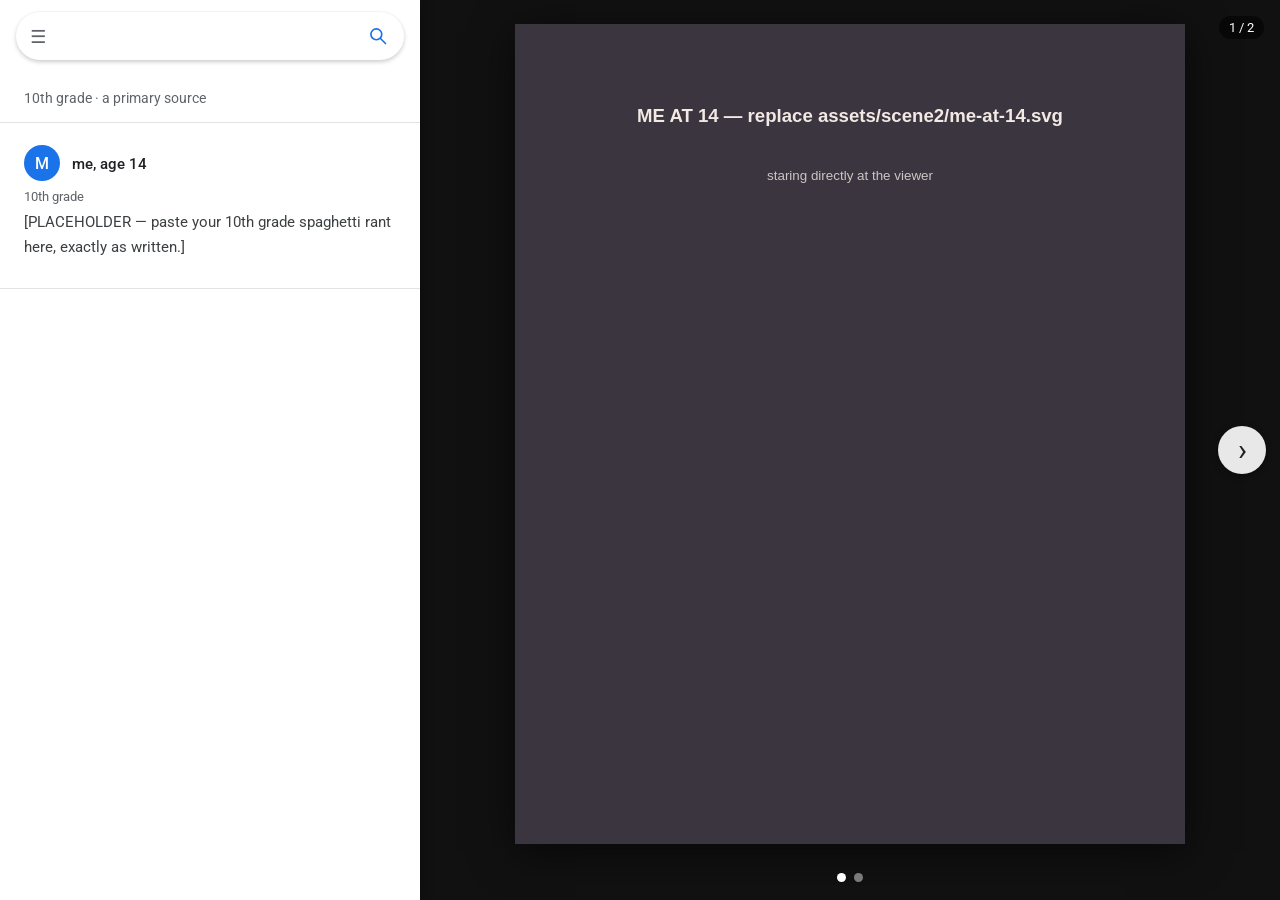
==== rant.html @ 71facf0d "Build scenes 1–4a of the Sudstern Church digital story - Scene 1: kitschy tourism-blog Top 10 with f" ====
<!doctype html>
<html lang="en">
<head>
  <meta charset="utf-8">
  <meta name="viewport" content="width=device-width, initial-scale=1">
  <link rel="icon" href="data:,">
  <title>Search results</title>
  <link rel="preconnect" href="https://fonts.googleapis.com">
  <link rel="preconnect" href="https://fonts.gstatic.com" crossorigin>
  <link href="https://fonts.googleapis.com/css2?family=Roboto:wght@400;500;700&display=swap" rel="stylesheet">
  <link rel="stylesheet" href="css/common.css">
  <link rel="stylesheet" href="css/scene2.css">
</head>
<body class="scene2" data-page="rant">
  <div class="maps">
    <aside class="panel">
      <form class="search" id="search" role="search">
        <span class="search-menu" aria-hidden="true">☰</span>
        <input id="q" type="search" autocomplete="off" spellcheck="false" aria-label="Search">
        <button type="submit" aria-label="Search">
          <svg viewBox="0 0 24 24" width="20" height="20" aria-hidden="true"><circle cx="10" cy="10" r="6.5" fill="none" stroke="currentColor" stroke-width="2"/><path d="M15 15l6 6" stroke="currentColor" stroke-width="2" stroke-linecap="round"/></svg>
        </button>
      </form>

      <div class="place-head">
        <h1 id="place-name"></h1>
        <div class="place-rating" id="place-rating"></div>
        <div class="place-sub" id="place-sub"></div>
      </div>

      <div class="tabs" aria-hidden="true">
        <span>Overview</span><span class="active">Reviews</span><span>About</span>
      </div>

      <section class="reviews" id="reviews" aria-label="Reviews"></section>
    </aside>

    <section class="viewer" id="viewer" aria-roledescription="carousel" aria-label="Photos">
      <div class="slides" id="slides"></div>
      <button class="nav prev" id="prev" aria-label="Previous photo">‹</button>
      <button class="nav next" id="next" aria-label="Next photo">›</button>
      <div class="counter" id="counter"></div>
      <div class="dots" id="dots"></div>
    </section>
  </div>

  <script src="js/content.js"></script>
  <script src="js/maps.js"></script>
</body>
</html>
---- css/common.css ----
*, *::before, *::after { box-sizing: border-box; }
html, body { margin: 0; padding: 0; }
img { max-width: 100%; display: block; }
button { font: inherit; cursor: pointer; }
[hidden] { display: none !important; }

.overlay {
  position: fixed;
  inset: 0;
  z-index: 1000;
  display: flex;
  align-items: center;
  justify-content: center;
  padding: 24px;
}

.load-error {
  position: fixed;
  top: 16px;
  left: 50%;
  transform: translateX(-50%);
  z-index: 2000;
  max-width: min(560px, calc(100% - 32px));
  padding: 16px 20px;
  background: #fff8c4;
  border: 2px solid #222;
  border-radius: 8px;
  font: 15px/1.5 system-ui, sans-serif;
  color: #222;
  box-shadow: 4px 4px 0 #222;
}
.load-error code { background: #eee; padding: 1px 5px; border-radius: 4px; }
---- css/scene2.css ----
/* Scene 2 — map-app style: search sidebar on the left, photo viewer on the right */
.scene2 {
  --panel-w: 420px;
  --ink: #202124;
  --muted: #5f6368;
  --line: #e3e3e3;
  --accent: #1a73e8;
  --star: #fbbc04;

  font-family: "Roboto", system-ui, sans-serif;
  color: var(--ink);
  background: #111;
}

.maps {
  display: grid;
  grid-template-columns: var(--panel-w) minmax(0, 1fr);
  height: 100vh;
  height: 100dvh;
}

/* ── Sidebar ─────────────────────────────── */
.panel {
  position: relative;
  z-index: 2;
  overflow-y: auto;
  background: #fff;
  box-shadow: 2px 0 12px rgba(0, 0, 0, .3);
}

.search {
  position: sticky;
  top: 0;
  z-index: 3;
  display: flex;
  align-items: center;
  gap: 6px;
  margin: 12px 16px;
  padding: 4px 6px 4px 14px;
  background: #fff;
  border-radius: 24px;
  box-shadow: 0 2px 4px rgba(0, 0, 0, .2), 0 -1px 0 rgba(0, 0, 0, .02);
}
.search-menu { color: var(--muted); font-size: 18px; }
.search input {
  flex: 1;
  min-width: 0;
  height: 40px;
  border: 0;
  outline: 0;
  font: 16px "Roboto", system-ui, sans-serif;
  color: var(--ink);
  background: transparent;
}
.search input::-webkit-search-cancel-button { cursor: pointer; }
.search button {
  display: grid;
  place-items: center;
  width: 40px;
  height: 40px;
  border: 0;
  border-radius: 50%;
  background: transparent;
  color: var(--accent);
}
.search button:hover { background: #f1f3f4; }

.place-head { padding: 8px 24px 16px; border-bottom: 1px solid var(--line); }
.place-head h1 { margin: 0 0 6px; font-size: 22px; font-weight: 400; line-height: 1.3; word-break: break-word; }
.place-rating { display: flex; align-items: center; gap: 6px; font-size: 14px; color: var(--muted); }
.place-rating .num { color: var(--ink); }
.place-sub { margin-top: 4px; font-size: 14px; color: var(--muted); }

.tabs { display: flex; border-bottom: 1px solid var(--line); }
.tabs span { flex: 1; padding: 14px 0 12px; text-align: center; font-size: 14px; font-weight: 500; color: var(--muted); }
.tabs .active { color: var(--accent); box-shadow: inset 0 -3px 0 var(--accent); }
[data-page="rant"] .tabs { display: none; }

.stars { color: var(--star); letter-spacing: 1px; font-size: 14px; }

/* ── Reviews ─────────────────────────────── */
.reviews { padding: 4px 0 40px; }
.review { padding: 18px 24px; border-bottom: 1px solid var(--line); }
.review-head { display: flex; align-items: center; gap: 12px; margin-bottom: 8px; }
.avatar {
  flex: none;
  display: grid;
  place-items: center;
  width: 36px;
  height: 36px;
  border-radius: 50%;
  color: #fff;
  font-weight: 500;
  font-size: 16px;
}
.review-author { font-size: 15px; font-weight: 500; color: var(--ink); text-decoration: none; }
a.review-author:hover { text-decoration: underline; }
.review-meta { font-size: 12px; color: var(--muted); }
.review-sub { display: flex; align-items: center; gap: 8px; margin-bottom: 6px; font-size: 13px; color: var(--muted); }
.review-text { font-size: 14px; line-height: 1.55; color: #3c4043; }
.review-text p { margin: 0 0 10px; }
.review-text a { color: var(--accent); }
.review-text.clamped { max-height: 9.5em; overflow: hidden; -webkit-mask-image: linear-gradient(#000 60%, transparent); mask-image: linear-gradient(#000 60%, transparent); }
.review-actions { display: flex; gap: 16px; align-items: center; margin-top: 6px; }
.more-btn { padding: 0; border: 0; background: none; color: var(--accent); font-size: 14px; font-weight: 500; }
.source-link { font-size: 13px; color: var(--accent); text-decoration: none; }
.source-link:hover { text-decoration: underline; }

/* Rant = one long post, no folding */
[data-page="rant"] .review-text { font-size: 15px; line-height: 1.65; }

/* ── Photo viewer ────────────────────────── */
.viewer { position: relative; overflow: hidden; background: #111; touch-action: pan-y; }
.slides { display: flex; height: 100%; transition: transform .45s cubic-bezier(.4, 0, .2, 1); }
.slide {
  flex: 0 0 100%;
  display: grid;
  place-items: center;
  height: 100%;
  padding: 24px 72px 56px;
}
.frame { position: relative; display: inline-block; max-width: 100%; max-height: 100%; }
.frame img {
  display: block;
  max-width: 100%;
  max-height: calc(100vh - 80px);
  max-height: calc(100dvh - 80px);
  width: auto;
  height: auto;
  box-shadow: 0 8px 40px rgba(0, 0, 0, .6);
}

/* White text slide */
.slide.text-slide { padding: 0; background: #fff; }
.text-slide .slide-text {
  max-width: 760px;
  padding: 24px;
  font-family: Georgia, "Times New Roman", serif;
  font-size: clamp(22px, 3.2vw, 38px);
  line-height: 1.4;
  text-align: center;
  color: #111;
}
.text-slide .slide-text p { margin: 0; }

/* The little drawn plane */
.plane {
  position: absolute;
  padding: 0;
  border: 0;
  background: none;
  cursor: pointer;
  animation: plane-bob 3.2s ease-in-out infinite;
}
.plane img { width: 100%; height: auto; max-height: none; box-shadow: none; filter: drop-shadow(0 1px 1px rgba(0, 0, 0, .25)); }
.plane:hover { animation-play-state: paused; transform: scale(1.12) rotate(-4deg); }
.plane:focus-visible { outline: 2px dashed #fff; outline-offset: 4px; }
@keyframes plane-bob {
  0%, 100% { transform: translate(0, 0) rotate(-2deg); }
  50% { transform: translate(4%, -8%) rotate(2deg); }
}

.nav {
  position: absolute;
  top: 50%;
  z-index: 2;
  width: 48px;
  height: 48px;
  margin-top: -24px;
  border: 0;
  border-radius: 50%;
  background: rgba(255, 255, 255, .9);
  color: #202124;
  font-size: 30px;
  line-height: 1;
  box-shadow: 0 2px 6px rgba(0, 0, 0, .4);
}
.nav:hover { background: #fff; }
.nav:disabled { opacity: 0; pointer-events: none; }
.prev { left: 14px; }
.next { right: 14px; }

.counter {
  position: absolute;
  top: 16px;
  right: 16px;
  padding: 4px 10px;
  border-radius: 12px;
  background: rgba(0, 0, 0, .55);
  color: #fff;
  font-size: 13px;
}
.dots { position: absolute; left: 0; right: 0; bottom: 18px; display: flex; justify-content: center; gap: 8px; }
.dots button { width: 9px; height: 9px; padding: 0; border: 0; border-radius: 50%; background: rgba(255, 255, 255, .45); }
.dots button.active { background: #fff; }
.viewer.on-white .dots button { background: rgba(0, 0, 0, .25); }
.viewer.on-white .dots button.active { background: #111; }

/* ── Small screens: photos on top, sidebar below ─────── */
@media (max-width: 820px) {
  .maps { grid-template-columns: 1fr; grid-template-rows: 60vh auto; height: auto; }
  .viewer { order: -1; height: 60vh; }
  .panel { overflow: visible; box-shadow: 0 -2px 12px rgba(0, 0, 0, .3); }
  .slide { padding: 12px 12px 40px; }
  .frame img { max-height: calc(60vh - 52px); }
  .nav { width: 38px; height: 38px; margin-top: -19px; font-size: 24px; }
  .prev { left: 6px; }
  .next { right: 6px; }
}

@media (prefers-reduced-motion: reduce) {
  .slides { transition: none; }
  .plane { animation: none; }
}
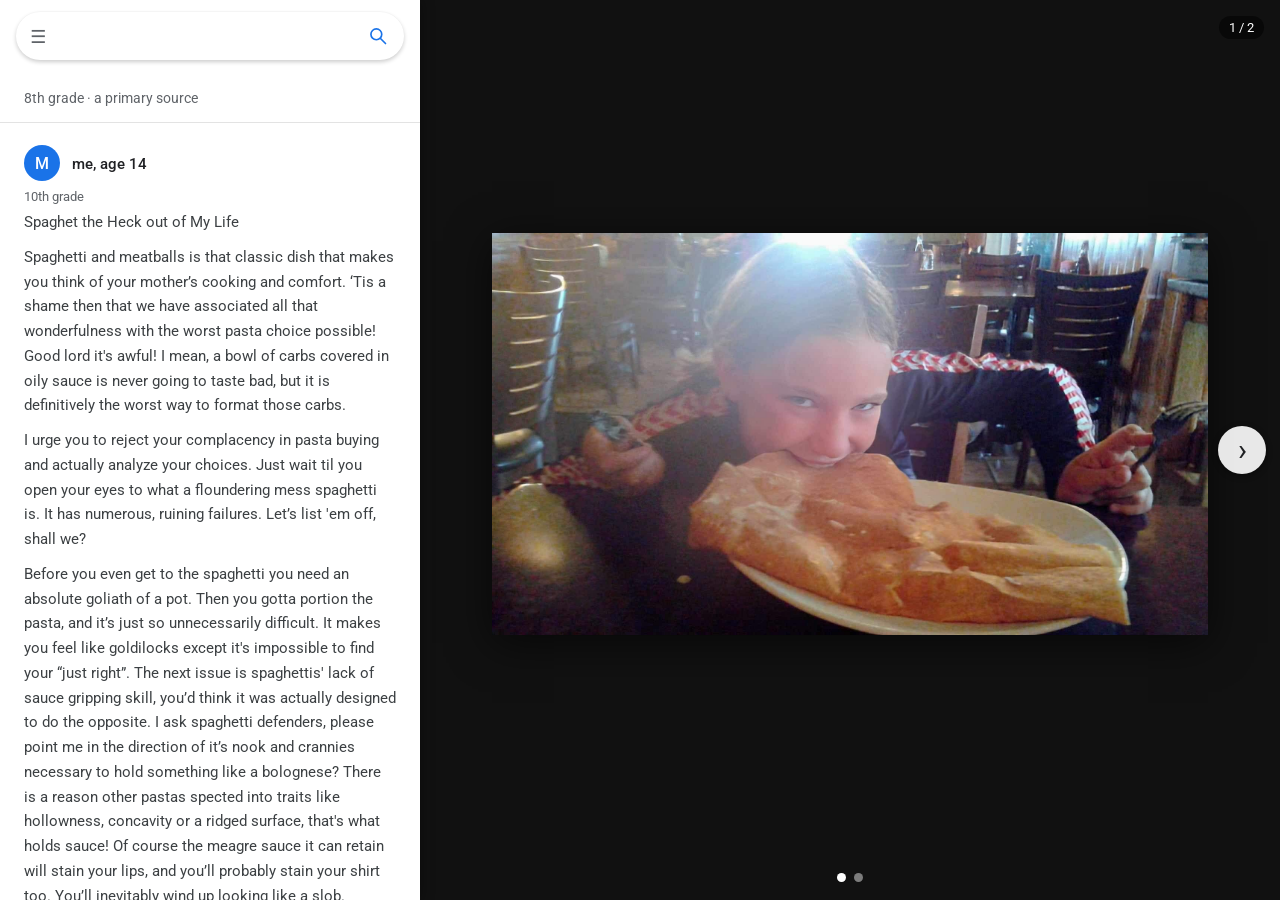
==== commit 66b00a7d: "Bring the site in line with the final document; add scene 4, stickers, newsletter, notes Co-Authored" ====
--- a/rant.html
+++ b/rant.html
@@ -9,6 +9,9 @@
   <link rel="preconnect" href="https://fonts.gstatic.com" crossorigin>
   <link href="https://fonts.googleapis.com/css2?family=Roboto:wght@400;500;700&display=swap" rel="stylesheet">
   <link rel="stylesheet" href="css/common.css">
+  <link rel="stylesheet" href="css/stickers.css">
+  <link rel="stylesheet" href="css/dictionary.css">
+  <link rel="stylesheet" href="css/newsletter.css">
   <link rel="stylesheet" href="css/scene2.css">
 </head>
 <body class="scene2" data-page="rant">
@@ -45,6 +48,9 @@
   </div>
 
   <script src="js/content.js"></script>
+  <script src="js/stickers.js"></script>
+  <script src="js/dictionary.js"></script>
+  <script src="js/newsletter.js"></script>
   <script src="js/maps.js"></script>
 </body>
 </html>
--- a/css/common.css
+++ b/css/common.css
@@ -29,4 +29,9 @@
   color: #222;
   box-shadow: 4px 4px 0 #222;
 }
+/* Footnote markers ([^4] in the script files) */
+sup.fn { font-size: .62em; line-height: 0; vertical-align: super; margin-left: 1px; }
+sup.fn a { color: inherit; opacity: .7; text-decoration: none; pointer-events: auto; }
+sup.fn a:hover { opacity: 1; text-decoration: underline; }
+
 .load-error code { background: #eee; padding: 1px 5px; border-radius: 4px; }
--- a/css/stickers.css
+++ b/css/stickers.css
@@ -0,0 +1,180 @@
+/* The sticker book: a page corner (bottom left) that opens a full-screen book of collected stickers.
+   Same visual language as the dictionary, but on pale blue paper with a candy-striped edge. */
+
+/* ── The page corner ───────────────────────────── */
+.sticker-corner {
+  position: fixed;
+  left: 0;
+  bottom: 0;
+  z-index: 1490;
+  width: 70px;
+  height: 70px;
+  padding: 0;
+  border: 0;
+  background:
+    linear-gradient(225deg, transparent 50%, #9fc2ef 50%, #9fc2ef 53%, #eaf3ff 53%, #d6e7fd 100%);
+  filter: drop-shadow(3px -3px 4px rgba(0, 0, 0, .3));
+  cursor: pointer;
+  transform-origin: 0 100%;
+  transition: transform .25s, left .4s;
+  pointer-events: none; /* only the visible triangle (::before) is clickable */
+}
+.sticker-corner::before {
+  content: "";
+  position: absolute;
+  inset: 0;
+  clip-path: polygon(0 0, 100% 100%, 0 100%);
+  pointer-events: auto;
+}
+.sticker-corner::after {
+  /* a little round sticker peeking out */
+  content: "";
+  position: absolute;
+  left: 11px;
+  bottom: 11px;
+  width: 17px;
+  height: 17px;
+  border-radius: 50%;
+  background: #f5c518;
+  box-shadow: 0 0 0 2.5px #fff, 1px 2px 3px rgba(0, 0, 0, .35);
+  pointer-events: none;
+}
+.sticker-corner:hover { transform: scale(1.15); }
+.sticker-corner.is-open { transform: scale(.85); }
+.sticker-corner.poke { animation: sc-poke .9s ease-out; }
+.sticker-corner.stuck { animation: sc-stuck .45s ease-out; }
+@keyframes sc-poke { 0% { transform: scale(0); } 60% { transform: scale(1.4); } 100% { transform: scale(1); } }
+@keyframes sc-stuck { 40% { transform: scale(1.3) rotate(-4deg); } 100% { transform: scale(1); } }
+
+/* With the dictionary's corner showing too, tuck the sticker corner half behind it: two pages together. */
+body:has(.dict-corner:not([hidden])) .sticker-corner { left: 36px; }
+.scene3 .sticker-corner { z-index: 21; } /* just under the dictionary corner (22) */
+
+/* ── The book ──────────────────────────────────── */
+.sticker-overlay {
+  position: fixed;
+  inset: 0;
+  z-index: 1500;
+  display: flex;
+  justify-content: center;
+  overflow-y: auto;
+  padding: 4vh 16px 40px;
+  background: #fff;
+  animation: sb-in .3s ease-out;
+  cursor: default;
+}
+.scene3 .sticker-overlay { z-index: 18; } /* under the dialogue, like the dictionary */
+@keyframes sb-in { from { opacity: 0; } }
+
+.sticker-page {
+  position: relative;
+  width: min(760px, calc(100vw - 32px));
+  align-self: flex-start;
+  padding: 26px 30px 32px;
+  background: #f3f8ff;
+  color: #1b1b1b;
+  border: 1px solid #b9cfee;
+  border-left: 10px solid transparent;
+  border-image: repeating-linear-gradient(180deg, #9fc2ef 0 12px, #f6b7c8 12px 24px) 0 0 0 10;
+  box-shadow: 0 1px 0 #d5e3f7, 0 3px 0 #f3f8ff, 0 4px 0 #cbdcf3, 0 6px 0 #f3f8ff, 0 7px 0 #c1d4ef, 0 12px 30px rgba(0, 0, 0, .12);
+  font-family: "Libre Baskerville", Georgia, serif;
+}
+.scene3 .sticker-page { max-height: 56vh; overflow-y: auto; }
+.sticker-guide {
+  display: flex;
+  justify-content: space-between;
+  padding-bottom: 6px;
+  margin-bottom: 20px;
+  border-bottom: 2px solid #1b1b1b;
+  font-size: 13px;
+  font-weight: 700;
+  letter-spacing: .08em;
+  text-transform: uppercase;
+}
+.sticker-grid {
+  display: grid;
+  grid-template-columns: repeat(auto-fill, minmax(150px, 1fr));
+  gap: 22px 18px;
+}
+.sticker-slot { margin: 0; display: flex; flex-direction: column; align-items: center; text-align: center; }
+.sticker-slot.empty {
+  aspect-ratio: 1;
+  width: 96px;
+  justify-self: center;
+  border: 2px dashed rgba(70, 100, 150, .22);
+  border-radius: 22px;
+}
+.sticker-slot figcaption { margin-top: 8px; font-size: 11px; line-height: 1.45; color: #555; }
+.sticker-slot figcaption strong { display: block; margin-bottom: 3px; font-size: 13px; color: #1b1b1b; }
+.sticker-cite { display: block; overflow-wrap: anywhere; }
+.sticker-cite p { margin: 4px 0 0; }
+.sticker-cite a { color: #1a4fa0; }
+
+.sticker-close {
+  position: fixed;
+  top: 14px;
+  right: 16px;
+  z-index: 2;
+  width: 36px;
+  height: 36px;
+  padding: 0;
+  border: 1px solid #1b1b1b;
+  border-radius: 50%;
+  background: #fff;
+  color: #1b1b1b;
+  font: 16px/1 system-ui, sans-serif;
+  cursor: pointer;
+}
+.scene3 .sticker-close { position: absolute; }
+
+/* While the book is open on Scene 3, the conversation sits low, as with the dictionary. */
+.stickers-open .dialogue { max-height: 30%; }
+.stickers-open .line.left .bubble { box-shadow: inset 0 0 0 1.5px #000; }
+
+/* ── A sticker ─────────────────────────────────── */
+/* The white die-cut border and shadow come from stacked drop-shadows, so the art files stay simple. */
+.sticker, .sticker-fly {
+  filter:
+    drop-shadow(2.5px 0 0 #fff) drop-shadow(-2.5px 0 0 #fff) drop-shadow(0 2.5px 0 #fff) drop-shadow(0 -2.5px 0 #fff)
+    drop-shadow(1px 3px 3px rgba(0, 0, 0, .3));
+}
+.sticker { width: 96px; height: 96px; cursor: pointer; }
+.sticker svg, .sticker-fly svg { width: 100%; height: 100%; overflow: visible; }
+
+/* The sticker flying into the corner when it's earned */
+.sticker-fly { position: fixed; left: calc(50% - 70px); top: calc(45% - 70px); z-index: 3000; width: 140px; height: 140px; pointer-events: none; }
+
+/* Hover animations (each art file tags its moving parts with these classes) */
+.sticker:hover svg { animation: st-wiggle .6s ease-in-out; }
+.sticker.art-billig:hover svg, .sticker.art-czb:hover svg, .sticker.art-anderson:hover svg { animation: none; }
+.sticker:hover .st-bob { animation: st-bob 1.2s ease-in-out infinite; transform-box: fill-box; }
+.sticker:hover .st-spin { animation: st-spin 1.6s linear infinite; transform-box: fill-box; transform-origin: center; }
+.sticker:hover .st-sparkle { animation: st-sparkle .9s ease-in-out infinite; transform-box: fill-box; transform-origin: center; }
+.sticker:hover .st-glow { animation: st-glow 1.2s ease-in-out infinite; }
+.sticker:hover .st-flag { animation: st-flutter 1.4s ease-out 1 forwards; transform-box: fill-box; transform-origin: left center; }
+.sticker:hover .st-beam { animation: st-glow 1.4s ease-in-out infinite; }
+.sticker:hover .st-bubble { animation: st-bob .9s ease-in-out infinite; transform-box: fill-box; }
+.sticker:hover .st-bubble:nth-of-type(2) { animation-delay: .15s; }
+.sticker:hover .st-bubble:nth-of-type(3) { animation-delay: .3s; }
+@keyframes st-wiggle { 25% { transform: rotate(-7deg); } 50% { transform: rotate(6deg); } 75% { transform: rotate(-3deg); } }
+@keyframes st-bob { 50% { transform: translateY(-8%); } }
+@keyframes st-spin { to { transform: rotate(360deg); } }
+@keyframes st-sparkle { 0%, 100% { opacity: 0; transform: scale(.4); } 50% { opacity: 1; transform: scale(1.1); } }
+@keyframes st-glow { 50% { opacity: .35; } }
+/* The flag flutters once, then droops again */
+@keyframes st-flutter {
+  0% { transform: skewY(0) scaleX(1); }
+  20% { transform: skewY(-10deg) scaleX(1.05); }
+  40% { transform: skewY(8deg) scaleX(1.03); }
+  60% { transform: skewY(-5deg) scaleX(1.02); }
+  100% { transform: skewY(0) scaleX(1); }
+}
+
+@media (prefers-reduced-motion: reduce) {
+  .sticker:hover svg, .sticker:hover * { animation: none !important; }
+  .sticker-corner.poke, .sticker-corner.stuck { animation: none; }
+}
+@media (max-width: 600px) {
+  .sticker-page { padding: 18px 16px 22px; }
+  .sticker-grid { grid-template-columns: repeat(2, 1fr); }
+}
--- a/css/dictionary.css
+++ b/css/dictionary.css
@@ -0,0 +1,140 @@
+/* Twerp's dictionary */
+
+/* The page corner poking up in the bottom-left */
+.dict-corner {
+  position: fixed;
+  left: 0;
+  bottom: 0;
+  z-index: 1495; /* every page; on Scene 3 it sits at 22 (below) */
+  width: 70px;
+  height: 70px;
+  padding: 0;
+  border: 0;
+  background:
+    linear-gradient(225deg, transparent 50%, #e9e2cf 50%, #fffdf6 62%, #f1ead8 100%);
+  filter: drop-shadow(3px -3px 4px rgba(0, 0, 0, .35));
+  cursor: pointer;
+  transform-origin: 0 100%;
+  transition: transform .25s;
+  pointer-events: none; /* only the visible triangle (::before) is clickable */
+}
+.dict-corner::before {
+  content: "";
+  position: absolute;
+  inset: 0;
+  clip-path: polygon(0 0, 100% 100%, 0 100%);
+  pointer-events: auto;
+}
+.dict-corner::after {
+  /* a few printed lines peeking out */
+  content: "";
+  position: absolute;
+  left: 8px;
+  bottom: 8px;
+  width: 26px;
+  height: 22px;
+  background: repeating-linear-gradient(#bbb 0 1px, transparent 1px 5px);
+  clip-path: polygon(0 0, 100% 100%, 0 100%);
+  opacity: .7;
+}
+.dict-corner:hover { transform: scale(1.15); }
+.dict-corner.poke { animation: corner-poke .7s ease-out; }
+.dict-corner.beckon { animation: corner-beckon 1.2s ease-in-out infinite; }
+.dict-corner.is-open { transform: scale(.85); }
+@keyframes corner-poke { 0% { transform: scale(0); } 70% { transform: scale(1.3); } 100% { transform: scale(1); } }
+@keyframes corner-beckon { 50% { transform: scale(1.35); } }
+
+/* Full-screen white dictionary */
+.dict-overlay {
+  position: fixed;
+  inset: 0;
+  z-index: 1500;
+  display: flex;
+  justify-content: center;
+  padding: 4vh 16px 0;
+  background: #fff;
+  animation: dict-in .3s ease-out;
+}
+@keyframes dict-in { from { opacity: 0; } }
+
+.dict-book { position: relative; display: flex; align-items: flex-start; max-width: 100%; }
+.dict-page {
+  width: min(560px, calc(100vw - 110px));
+  max-height: 46vh;
+  overflow-y: auto;
+  padding: 26px 34px 30px;
+  background: #fffdf6;
+  color: #1b1b1b;
+  border: 1px solid #d8d0bb;
+  box-shadow: 0 1px 0 #e8e1cc, 0 3px 0 #fffdf6, 0 4px 0 #ddd5c0, 0 6px 0 #fffdf6, 0 7px 0 #d2c9b2, 0 12px 30px rgba(0, 0, 0, .12);
+  font-family: "Libre Baskerville", Georgia, serif;
+  transform-origin: left center;
+}
+.dict-page.flip { animation: page-flip .55s ease-out; }
+@keyframes page-flip {
+  0% { transform: perspective(1200px) rotateY(-75deg); opacity: .2; }
+  100% { transform: perspective(1200px) rotateY(0); opacity: 1; }
+}
+.dict-guide {
+  display: flex;
+  justify-content: space-between;
+  padding-bottom: 6px;
+  margin-bottom: 18px;
+  border-bottom: 2px solid #1b1b1b;
+  font-size: 13px;
+  font-weight: 700;
+  letter-spacing: .08em;
+  text-transform: uppercase;
+}
+.dict-head { margin: 0; font-size: 32px; }
+.dict-meta { margin: 4px 0 16px; font-size: 15px; color: #555; }
+.dict-pron { margin-right: 10px; font-family: system-ui, sans-serif; }
+.dict-body p { margin: 0 0 12px; font-size: 16px; line-height: 1.6; }
+.dict-source { margin: 18px 0 0; font-size: 12px; color: #777; }
+
+/* Thumb-index tabs down the right edge */
+.dict-tabs { display: flex; flex-direction: column; gap: 6px; padding-top: 70px; margin-left: -1px; }
+.dict-tab {
+  min-width: 64px;
+  padding: 10px 12px 10px 10px;
+  border: 1px solid #1b1b1b;
+  border-left: 0;
+  border-radius: 0 16px 16px 0;
+  background: #1b1b1b;
+  color: #fffdf6;
+  font: 700 13px/1 "Libre Baskerville", Georgia, serif;
+  text-align: left;
+  cursor: pointer;
+}
+.dict-tab.active { background: #fffdf6; color: #1b1b1b; }
+.dict-tab.beckon { animation: tab-beckon 1s ease-in-out infinite; }
+@keyframes tab-beckon { 50% { transform: translateX(8px); background: #f5c518; color: #000; } }
+
+.dict-close {
+  position: absolute;
+  top: 14px;
+  right: 16px;
+  width: 36px;
+  height: 36px;
+  border: 1px solid #1b1b1b;
+  border-radius: 50%;
+  background: #fff;
+  color: #1b1b1b;
+  font-size: 16px;
+}
+
+@media (max-width: 600px) {
+  .dict-page { padding: 18px 18px 22px; max-height: 46vh; }
+  .dict-head { font-size: 26px; }
+  .dict-tab { min-width: 52px; padding: 8px; font-size: 12px; }
+}
+
+/* While the dictionary is open the conversation sits underneath the page, and the
+   left voice's white highlight gets an outline so it shows up on the white background. */
+.dict-open .dialogue { max-height: 38%; }
+.dict-open .line.left .bubble { box-shadow: inset 0 0 0 1.5px #000; }
+
+/* On Scene 3 the dictionary sits under the dialogue so the voices stay visible. */
+.scene3 .dict-corner { z-index: 22; }
+.scene3 .dict-overlay { z-index: 18; }
+.dict-overlay { cursor: default; }
--- a/css/newsletter.css
+++ b/css/newsletter.css
@@ -0,0 +1,95 @@
+/* The fake newsletter pop-up (every page) and the little labels pointing at the two free gifts afterwards. */
+.newsletter {
+  position: fixed;
+  inset: 0;
+  z-index: 2500;
+  display: grid;
+  place-items: center;
+  padding: 16px;
+  background: rgba(40, 0, 30, .45);
+  animation: nl-in .35s ease-out;
+  cursor: default;
+}
+.newsletter.closing { animation: nl-out .35s ease-in forwards; }
+@keyframes nl-in { from { opacity: 0; } }
+@keyframes nl-out { to { opacity: 0; } }
+
+.newsletter-card {
+  position: relative;
+  width: min(460px, 100%);
+  max-height: calc(100vh - 32px);
+  overflow-y: auto;
+  padding: 28px 26px 18px;
+  background: #fff4fa;
+  color: #3a1530;
+  border: 3px dashed #ff5fa2;
+  border-radius: 18px;
+  box-shadow: 0 0 0 6px #fff4fa, 0 18px 50px rgba(0, 0, 0, .45);
+  font: 15px/1.55 "Nunito", system-ui, sans-serif;
+  text-align: center;
+  animation: nl-pop .5s cubic-bezier(.3, 1.5, .5, 1);
+}
+@keyframes nl-pop { from { transform: scale(.6) rotate(-4deg); } }
+.newsletter-card h2 {
+  margin: 0 0 12px;
+  font: 400 26px/1.2 "Pacifico", "Brush Script MT", cursive;
+  color: #e0207a;
+}
+.newsletter-body p { margin: 0 0 12px; }
+.newsletter-body strong { color: #c4006a; }
+.newsletter-form { display: flex; gap: 8px; margin: 16px 0 8px; }
+.newsletter-form input {
+  flex: 1;
+  min-width: 0;
+  padding: 10px 12px;
+  border: 2px solid #ff9cc8;
+  border-radius: 999px;
+  font: inherit;
+  color: #3a1530;
+  background: #fff;
+}
+.newsletter-yes {
+  padding: 10px 16px;
+  border: 0;
+  border-radius: 999px;
+  background: linear-gradient(#ff7ab6, #e0207a);
+  color: #fff;
+  font: 800 15px "Nunito", system-ui, sans-serif;
+  box-shadow: 0 3px 0 #a3115a;
+  white-space: nowrap;
+}
+.newsletter-yes:hover { filter: brightness(1.08); }
+.newsletter-no { padding: 4px; border: 0; background: none; color: #8a5a78; font: 13px "Nunito", system-ui, sans-serif; text-decoration: underline; }
+.newsletter-x {
+  position: absolute;
+  top: 8px;
+  right: 10px;
+  width: 28px;
+  height: 28px;
+  padding: 0;
+  border: 0;
+  border-radius: 50%;
+  background: transparent;
+  color: #b06a92;
+  font-size: 16px;
+}
+.newsletter-small { margin: 10px 0 0; font-size: 11px; color: #a07a90; }
+@media (max-width: 420px) { .newsletter-form { flex-direction: column; } }
+
+/* "↙ your free dictionary" / "↙ your free sticker book" next to the two corners */
+.gift-labels { position: fixed; left: 0; bottom: 0; z-index: 2400; pointer-events: none; transition: opacity .8s; }
+.gift-labels.fade { opacity: 0; }
+.gift-label {
+  position: fixed;
+  padding: 4px 10px;
+  border-radius: 999px;
+  background: #fff;
+  color: #3a1530;
+  box-shadow: 0 2px 10px rgba(0, 0, 0, .3);
+  font: 700 13px "Nunito", system-ui, sans-serif;
+  white-space: nowrap;
+  animation: nl-pop .5s cubic-bezier(.3, 1.5, .5, 1) both;
+}
+.gift-dict { left: 18px; bottom: 82px; }
+.gift-stickers { left: 92px; bottom: 44px; animation-delay: .25s; border: 2px solid #9fc2ef; }
+.gift-dict { border: 2px solid #e9e2cf; }
--- a/css/scene2.css
+++ b/css/scene2.css
@@ -93,18 +93,53 @@
   font-weight: 500;
   font-size: 16px;
 }
+.avatar-img { object-fit: contain; background: #fff; box-shadow: 0 0 0 1px var(--line); }
 .review-author { font-size: 15px; font-weight: 500; color: var(--ink); text-decoration: none; }
 a.review-author:hover { text-decoration: underline; }
 .review-meta { font-size: 12px; color: var(--muted); }
 .review-sub { display: flex; align-items: center; gap: 8px; margin-bottom: 6px; font-size: 13px; color: var(--muted); }
 .review-text { font-size: 14px; line-height: 1.55; color: #3c4043; }
 .review-text p { margin: 0 0 10px; }
+.review-text h3 { margin: 4px 0 12px; font-size: 18px; font-weight: 500; line-height: 1.3; color: var(--ink); }
 .review-text a { color: var(--accent); }
 .review-text.clamped { max-height: 9.5em; overflow: hidden; -webkit-mask-image: linear-gradient(#000 60%, transparent); mask-image: linear-gradient(#000 60%, transparent); }
 .review-actions { display: flex; gap: 16px; align-items: center; margin-top: 6px; }
 .more-btn { padding: 0; border: 0; background: none; color: var(--accent); font-size: 14px; font-weight: 500; }
 .source-link { font-size: 13px; color: var(--accent); text-decoration: none; }
 .source-link:hover { text-decoration: underline; }
+
+/* Reply threads under the reviews */
+.thread { margin-top: 10px; }
+.thread-toggle { padding: 4px 0; border: 0; background: none; color: var(--accent); font-size: 14px; font-weight: 500; }
+.replies { margin-top: 8px; padding-left: 14px; border-left: 2px solid var(--line); }
+.reply { display: flex; gap: 10px; padding: 8px 0; }
+.avatar-sm { width: 28px; height: 28px; font-size: 13px; }
+.reply-main { min-width: 0; }
+.reply-author { padding: 0; border: 0; background: none; font-size: 14px; font-weight: 500; color: var(--ink); }
+.reply-author:hover { text-decoration: underline; color: var(--accent); }
+.reply-date { margin-left: 6px; font-size: 12px; color: var(--muted); }
+.reply-text { font-size: 14px; line-height: 1.55; color: #3c4043; }
+.reply-text p { margin: 4px 0 8px; }
+
+/* The replier's profile, laid over the sidebar */
+.panel.show-profile > :not(.profile) { display: none; }
+.profile { padding: 16px 24px 40px; }
+.profile-back { padding: 6px 0; border: 0; background: none; color: var(--accent); font-size: 14px; font-weight: 500; }
+.profile-head { display: flex; align-items: center; gap: 16px; margin: 18px 0 20px; }
+.avatar-lg { width: 72px; height: 72px; font-size: 32px; }
+.profile-head h2 { margin: 0 0 4px; font-size: 22px; font-weight: 500; }
+.profile-meta { display: flex; flex-wrap: wrap; gap: 4px 14px; font-size: 13px; color: var(--muted); }
+.profile-bio { font-size: 15px; line-height: 1.65; color: #3c4043; }
+.profile-bio p { margin: 0 0 14px; }
+
+.stars-and { margin: 0 2px; font-style: italic; }
+.review-author.reply-author { font-size: 15px; }
+
+/* The quote on the profile */
+.profile-quote { margin: 8px 0 0; }
+.profile-quote blockquote { margin: 0; font-family: Georgia, "Times New Roman", serif; font-size: 16px; line-height: 1.7; color: #3c4043; }
+.profile-quote blockquote p { margin: 0 0 12px; }
+.profile-quote figcaption { margin-top: 6px; font-size: 13px; color: var(--muted); }
 
 /* Rant = one long post, no folding */
 [data-page="rant"] .review-text { font-size: 15px; line-height: 1.65; }
@@ -150,14 +185,17 @@
   border: 0;
   background: none;
   cursor: pointer;
-  animation: plane-bob 3.2s ease-in-out infinite;
-}
-.plane img { width: 100%; height: auto; max-height: none; box-shadow: none; filter: drop-shadow(0 1px 1px rgba(0, 0, 0, .25)); }
+  animation: plane-bob 1.4s ease-in-out infinite;
+}
+.plane img { width: 100%; height: auto; max-height: none; box-shadow: none; filter: drop-shadow(0 0 6px rgba(120, 255, 120, .8)) drop-shadow(0 1px 2px rgba(0, 0, 0, .4)); }
 .plane:hover { animation-play-state: paused; transform: scale(1.12) rotate(-4deg); }
 .plane:focus-visible { outline: 2px dashed #fff; outline-offset: 4px; }
+/* The walking man bobs along, like he's mid-stride */
 @keyframes plane-bob {
-  0%, 100% { transform: translate(0, 0) rotate(-2deg); }
-  50% { transform: translate(4%, -8%) rotate(2deg); }
+  0%, 100% { transform: translate(0, 0) rotate(-3deg); }
+  25% { transform: translate(3%, -6%) rotate(0deg); }
+  50% { transform: translate(6%, 0) rotate(3deg); }
+  75% { transform: translate(3%, -6%) rotate(0deg); }
 }
 
 .nav {
